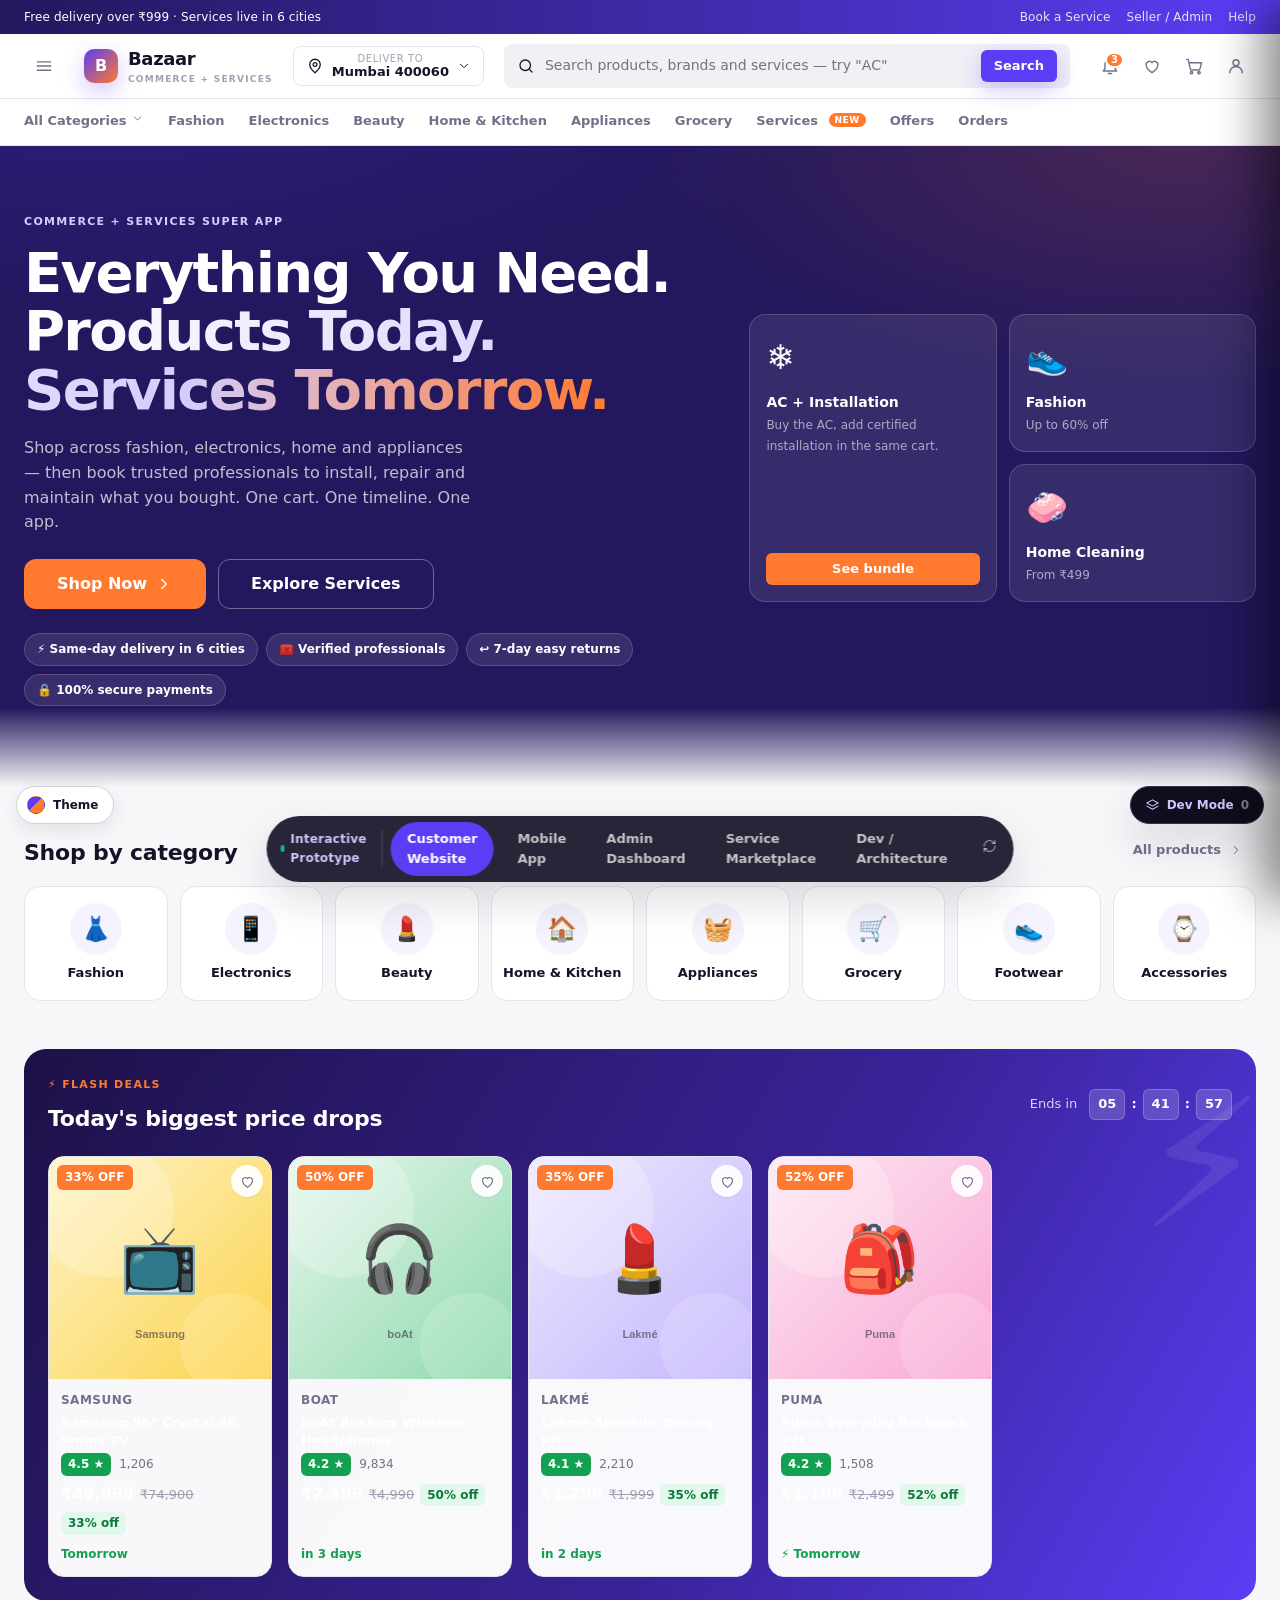
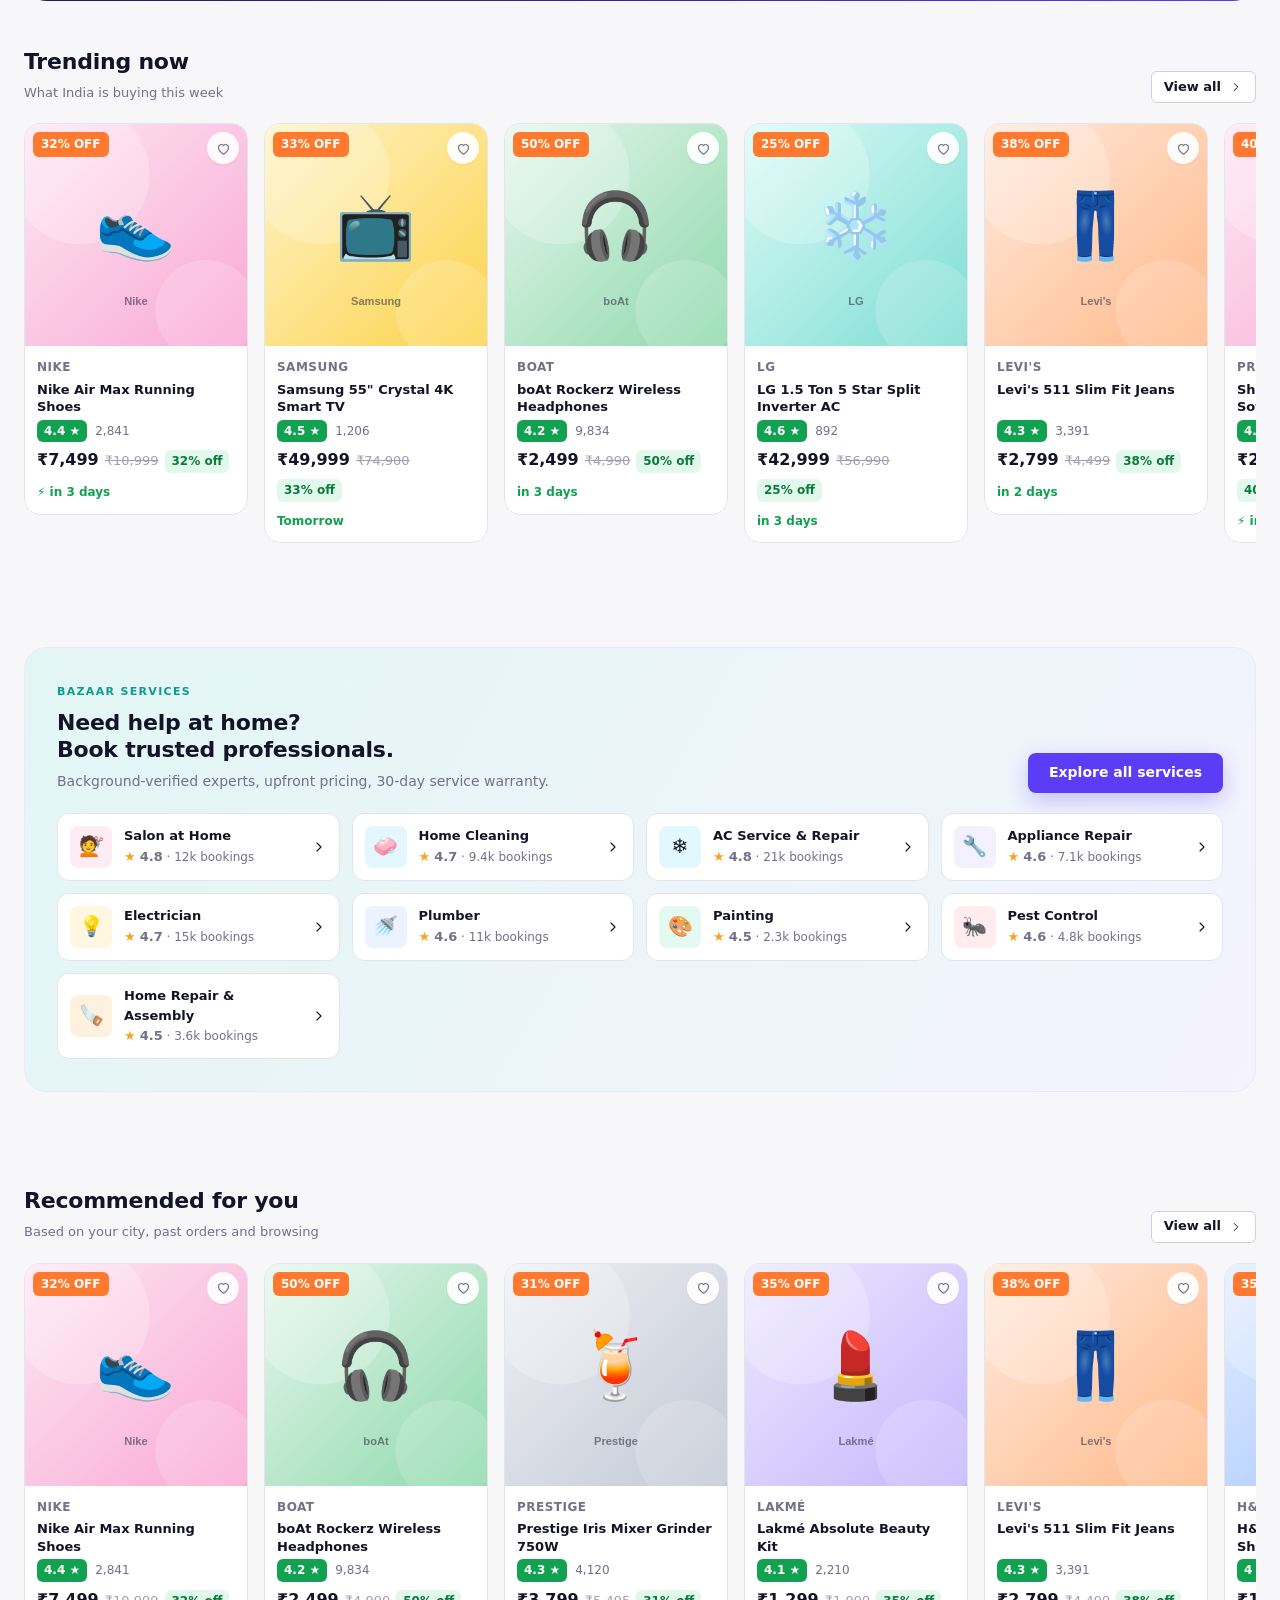
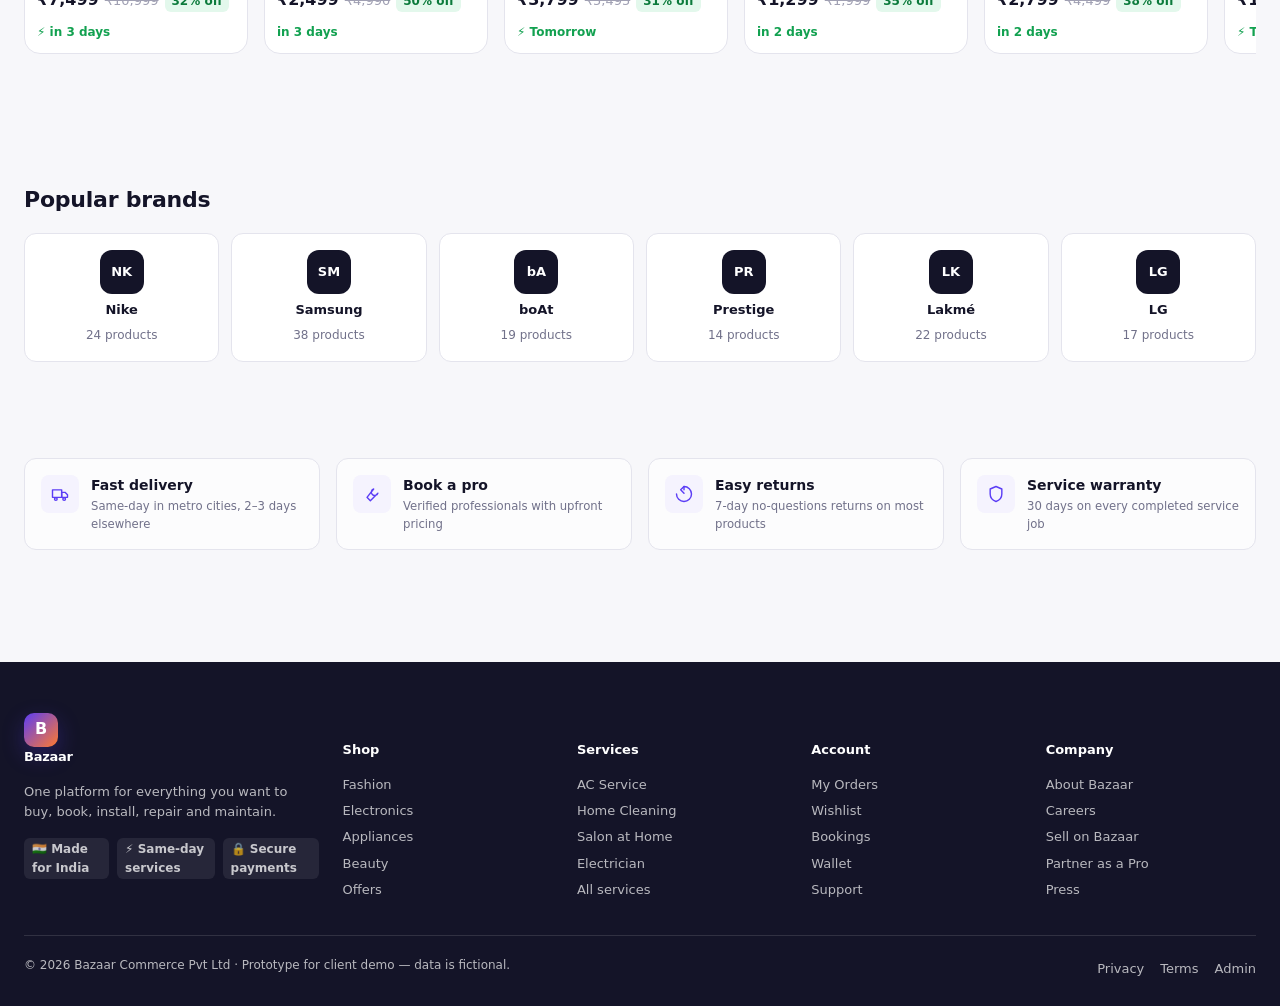
==== index.html @ 18c9ff4c "feat: Bazaar commerce + services super app prototype Interactive, dependency-free prototype (HTML/CS" ====
<!DOCTYPE html>
<html lang="en">
<head>
<meta charset="utf-8">
<meta http-equiv="refresh" content="0; url=./prototype/index.html">
<title>Bazaar — Commerce + Services Super App Prototype</title>
<link rel="canonical" href="./prototype/index.html">
<style>
  body{font-family:system-ui,-apple-system,"Segoe UI",sans-serif;background:#0d0d18;color:#f2f2f8;
       display:grid;place-items:center;min-height:100vh;margin:0;text-align:center;padding:24px}
  a{color:#a693fa}
</style>
</head>
<body>
  <div>
    <h1>Bazaar</h1>
    <p>Redirecting to the prototype…</p>
    <p><a href="./prototype/index.html">Open the prototype</a></p>
  </div>
  <script>location.replace('./prototype/index.html');</script>
</body>
</html>
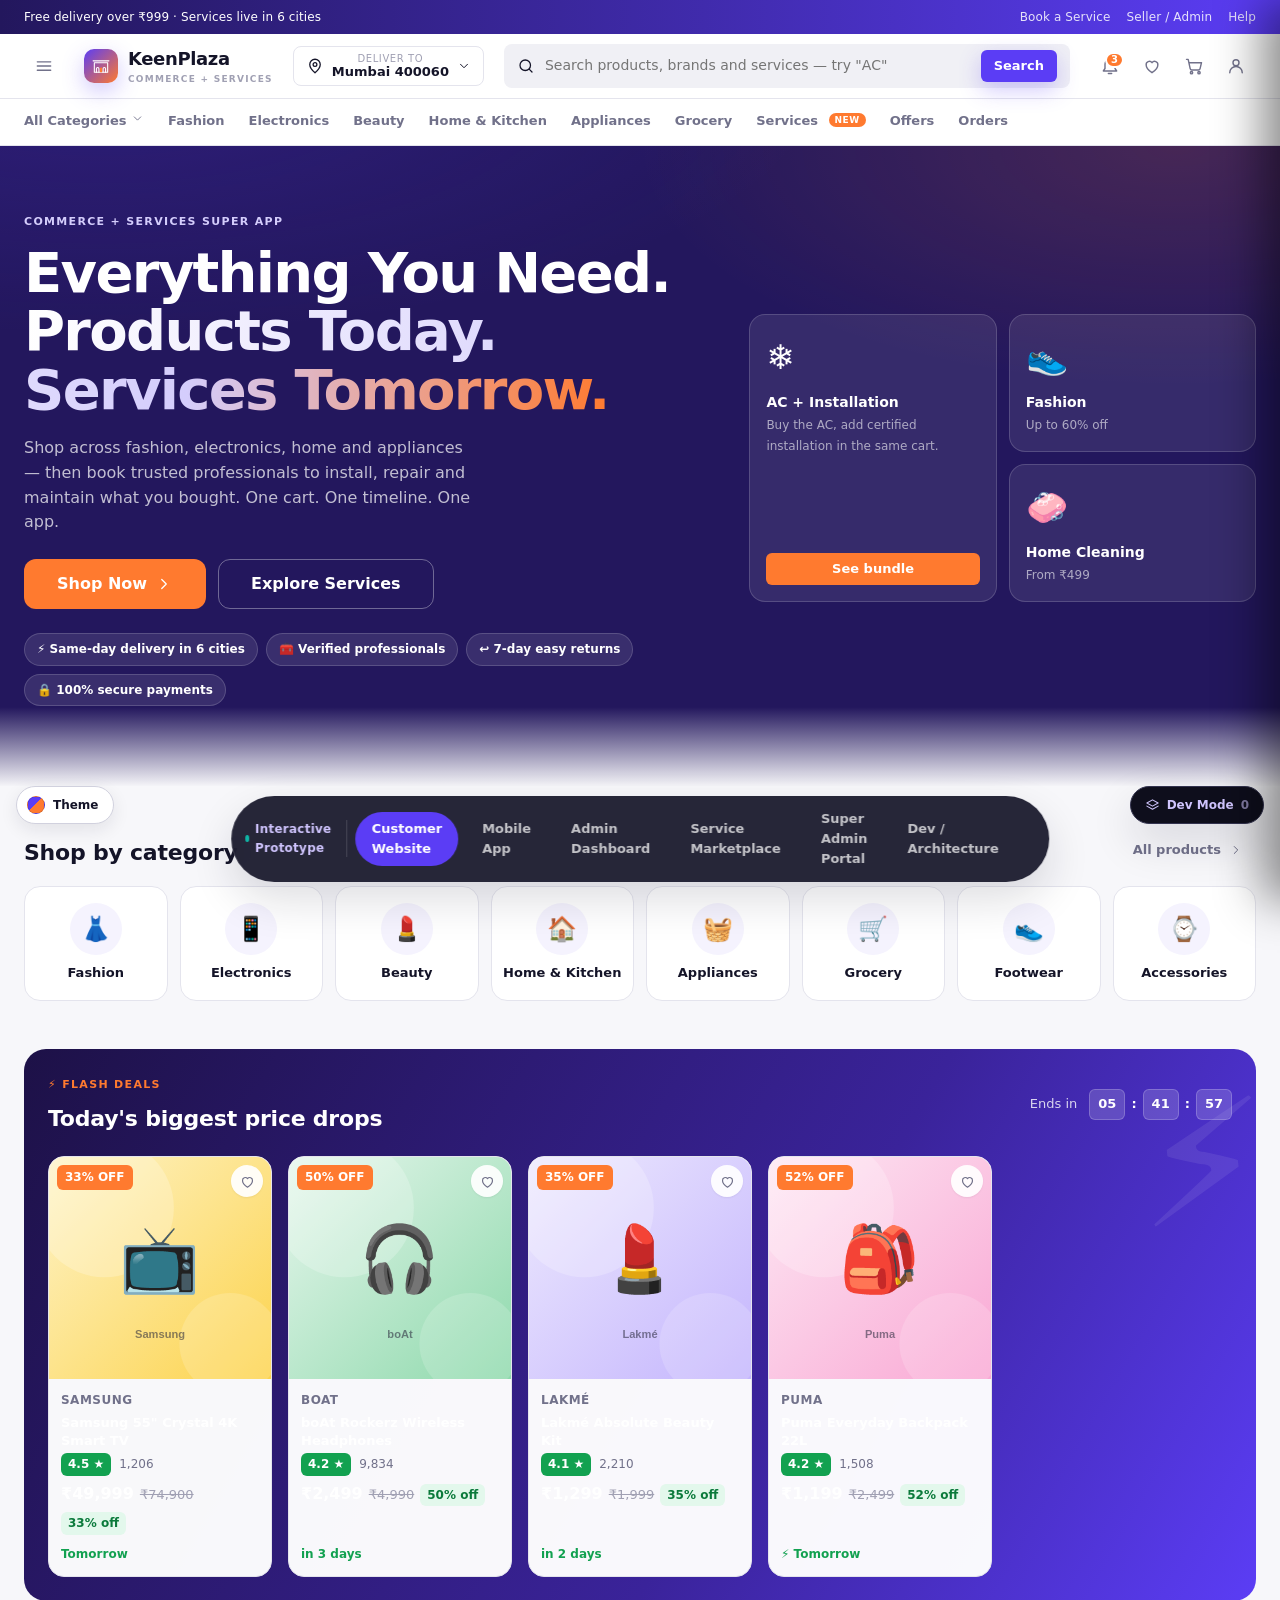
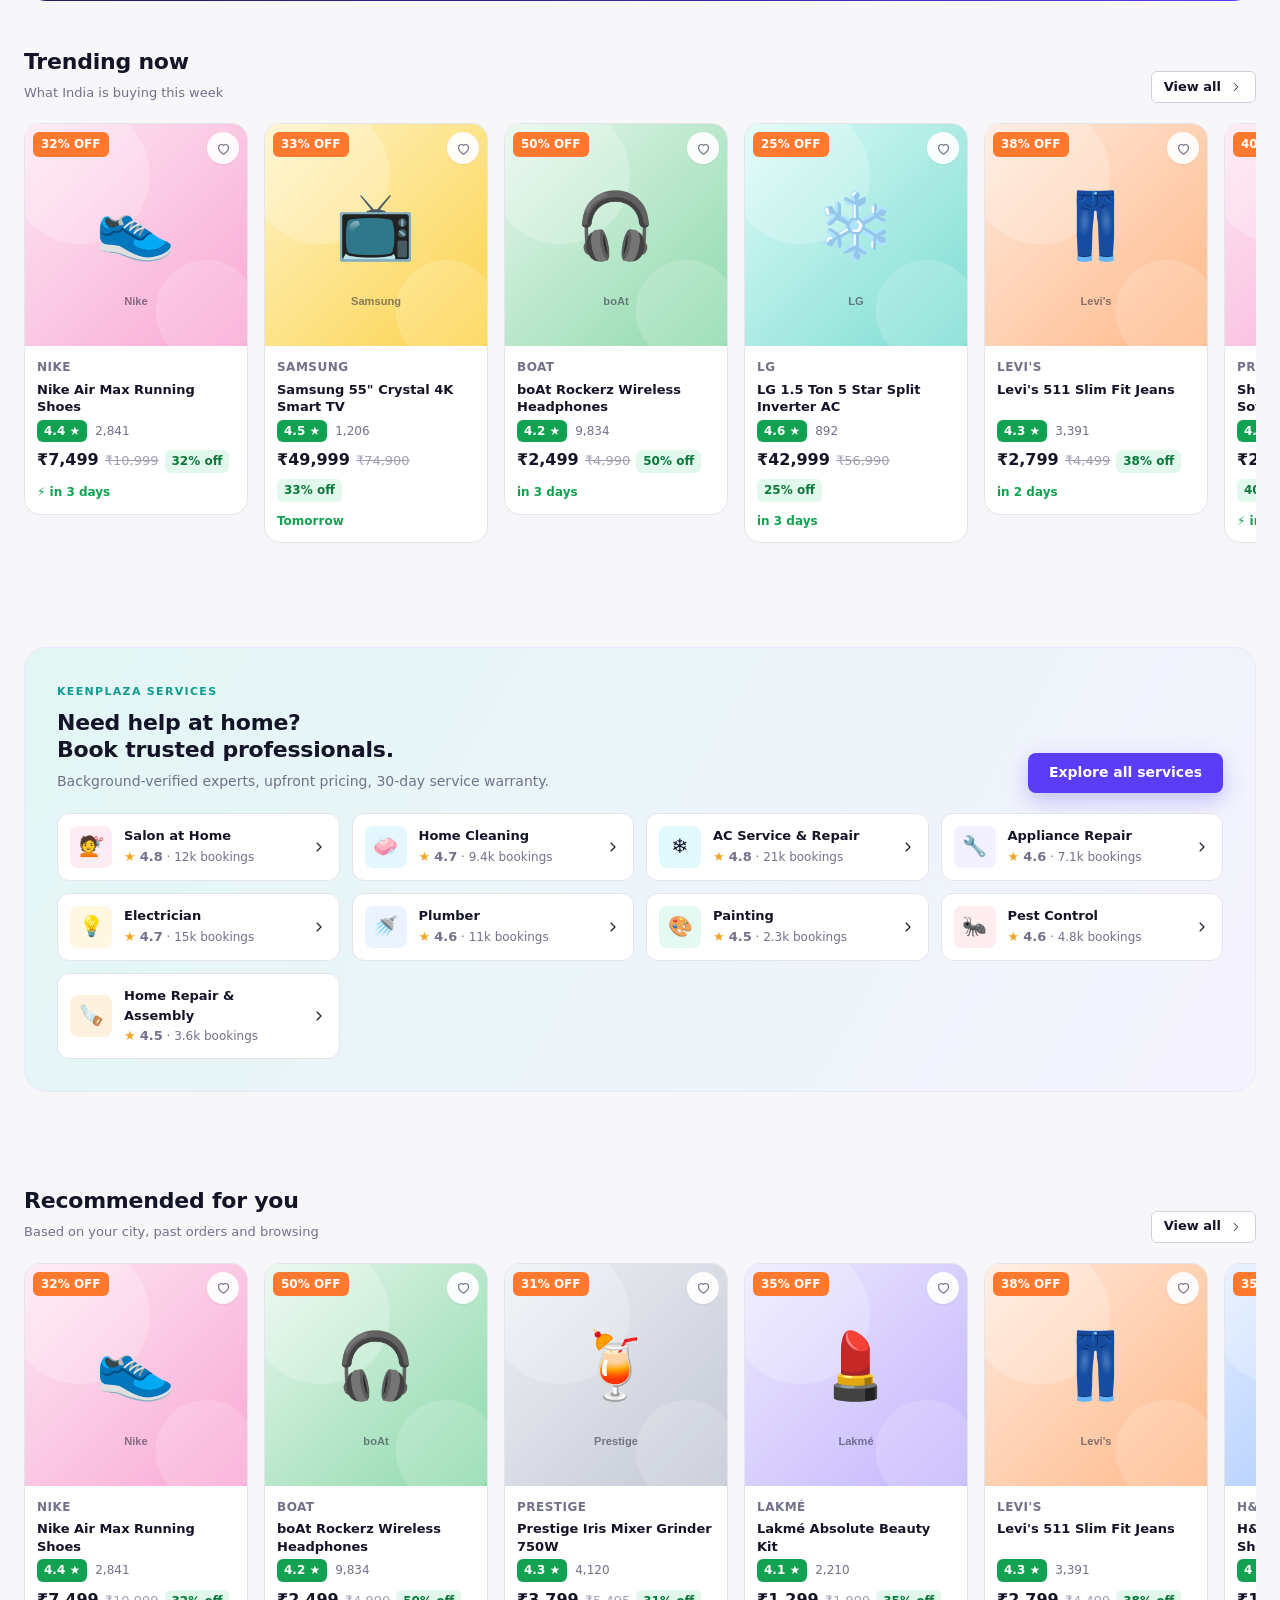
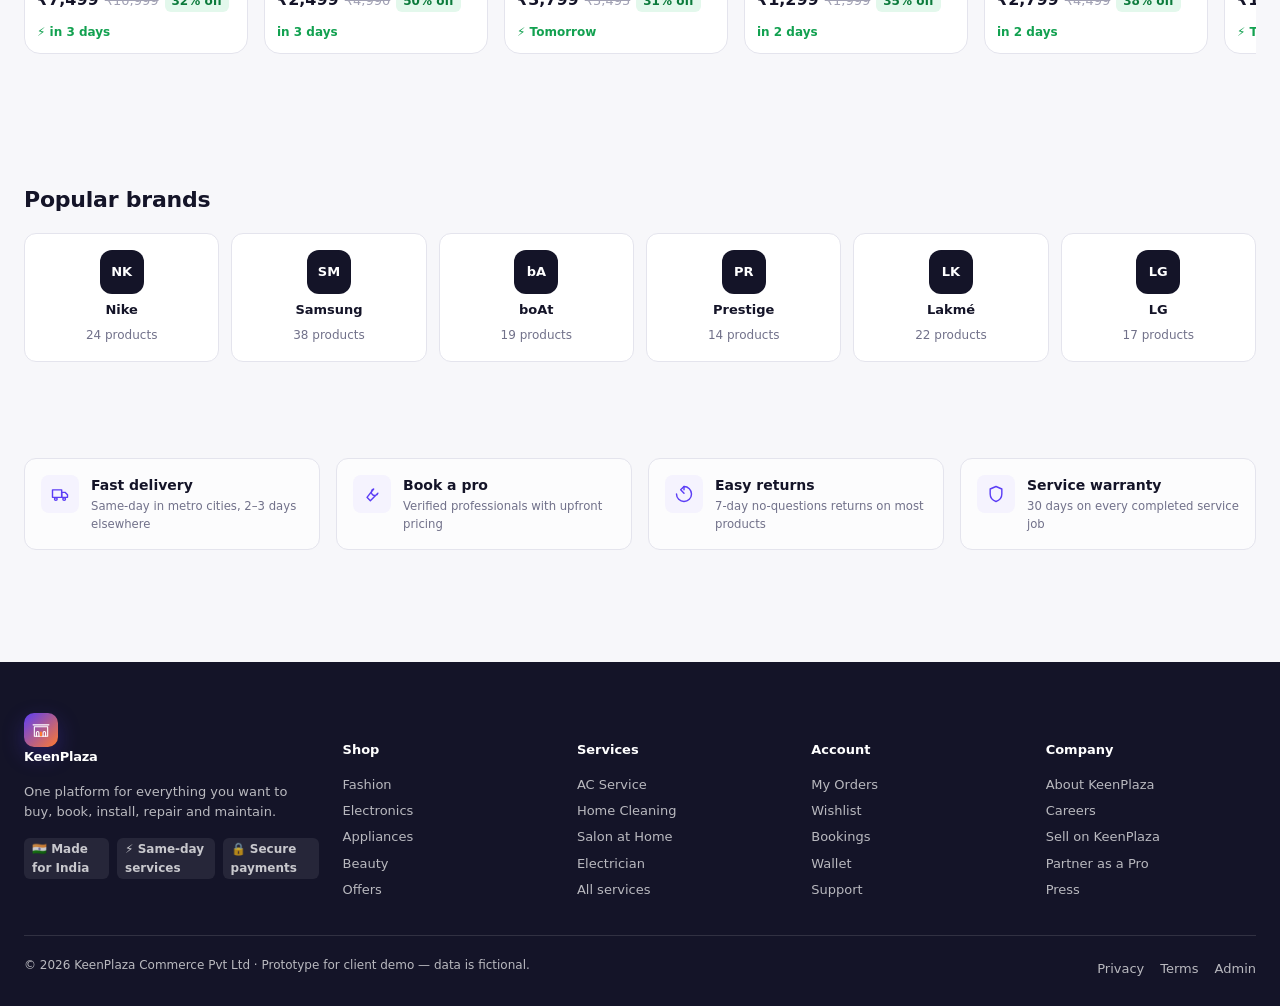
==== commit 5513e4ef: "Rename Bazaar to KeenPlaza; add super admin prototype page Co-Authored-By: Claude Opus 5 (1M context" ====
--- a/index.html
+++ b/index.html
@@ -3,7 +3,7 @@
 <head>
 <meta charset="utf-8">
 <meta http-equiv="refresh" content="0; url=./prototype/index.html">
-<title>Bazaar — Commerce + Services Super App Prototype</title>
+<title>KeenPlaza — Commerce + Services Super App Prototype</title>
 <link rel="canonical" href="./prototype/index.html">
 <style>
   body{font-family:system-ui,-apple-system,"Segoe UI",sans-serif;background:#0d0d18;color:#f2f2f8;
@@ -13,7 +13,7 @@
 </head>
 <body>
   <div>
-    <h1>Bazaar</h1>
+    <h1>KeenPlaza</h1>
     <p>Redirecting to the prototype…</p>
     <p><a href="./prototype/index.html">Open the prototype</a></p>
   </div>
